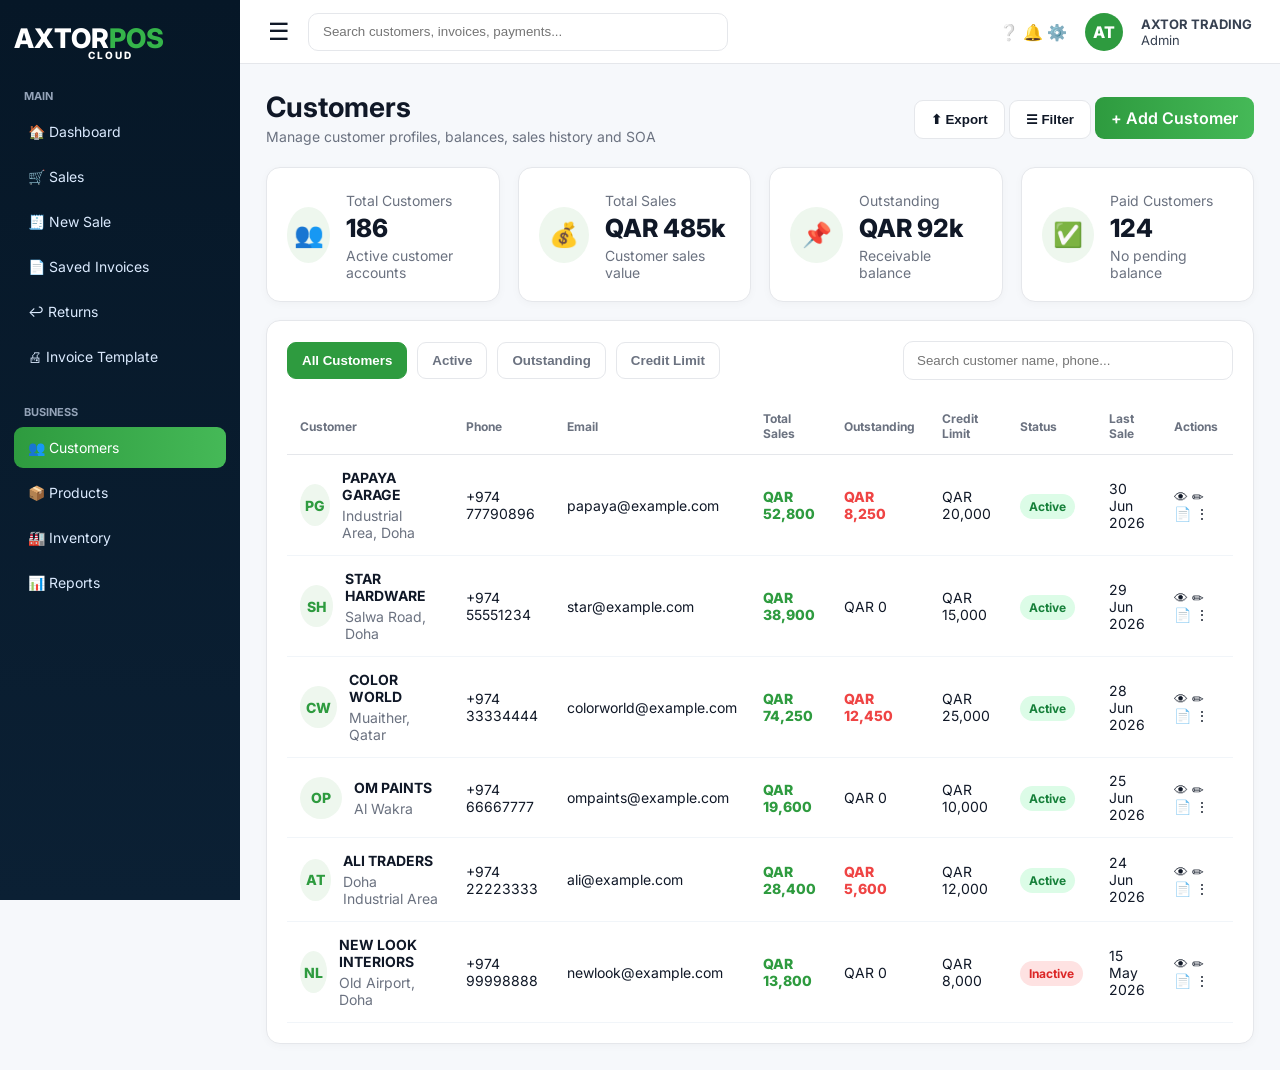
==== customers.html @ 882f528c "customers.html" ====
<!DOCTYPE html>
<html lang="en">
<head>
<meta charset="UTF-8">
<meta name="viewport" content="width=device-width, initial-scale=1.0">
<title>AXTOR POS Cloud — Customers</title>
<link href="https://fonts.googleapis.com/css2?family=Inter:wght@400;500;600;700;800&display=swap" rel="stylesheet">
<style>
:root{
  --nav:#061727;--nav2:#0b2034;--green:#2e9b3f;--bg:#f6f8fb;--card:#fff;
  --text:#101827;--muted:#6b7280;--line:#e5e7eb;--red:#ef4444;--orange:#f59e0b;--blue:#3b82f6;
}
*{box-sizing:border-box;margin:0;padding:0}
body{font-family:Inter,Arial,sans-serif;background:var(--bg);color:var(--text)}
.app{display:flex;min-height:100vh}
.sidebar{width:240px;background:linear-gradient(180deg,var(--nav),var(--nav2));color:white;position:fixed;top:0;bottom:0;left:0;padding:22px 14px}
.logo{font-weight:800;font-size:27px}.logo span{color:#35b44a}.logo small{display:block;font-size:10px;letter-spacing:2px;margin-left:74px;margin-top:-6px}
.nav-title{font-size:11px;color:#94a3b8;font-weight:700;margin:28px 10px 8px;text-transform:uppercase}
.nav-item{padding:12px 14px;border-radius:9px;color:#dbeafe;display:flex;gap:12px;align-items:center;cursor:pointer;margin:4px 0;font-size:14px;text-decoration:none}
.nav-item:hover,.nav-item.active{background:linear-gradient(90deg,var(--green),#45b957);color:white}
.main{margin-left:240px;flex:1}
.topbar{height:64px;background:white;border-bottom:1px solid var(--line);display:flex;align-items:center;gap:18px;padding:0 28px;position:sticky;top:0;z-index:3}
.search{max-width:420px;flex:1}.search input{width:100%;height:38px;border:1px solid var(--line);border-radius:10px;padding:0 14px}
.top-icons{margin-left:auto;display:flex;align-items:center;gap:18px;color:#374151}.avatar{width:38px;height:38px;border-radius:50%;background:var(--green);color:white;display:flex;align-items:center;justify-content:center;font-weight:800}
.user{font-size:13px}.user b{display:block}
.content{padding:26px}
.page-head{display:flex;justify-content:space-between;align-items:center;margin-bottom:22px}
h1{font-size:28px}.sub{color:var(--muted);font-size:14px;margin-top:4px}
.btn{border:none;border-radius:9px;background:white;border:1px solid var(--line);padding:11px 16px;font-weight:600;cursor:pointer;text-decoration:none;color:var(--text);display:inline-block}
.btn.primary{background:linear-gradient(90deg,var(--green),#45b957);color:white;border:0}
.grid{display:grid;gap:18px}.cards4{grid-template-columns:repeat(4,1fr)}
.card{background:white;border:1px solid var(--line);border-radius:14px;padding:20px;box-shadow:0 2px 8px rgba(15,23,42,.03)}
.kpi{display:flex;gap:16px;align-items:center}.kicon{width:56px;height:56px;border-radius:50%;display:flex;align-items:center;justify-content:center;font-size:24px;background:#eef7ee}
.kval{font-size:25px;font-weight:800;margin:4px 0}
.filterbar{display:flex;gap:12px;justify-content:space-between;margin-bottom:18px;align-items:center}
.filterbar input,.filterbar select{border:1px solid var(--line);border-radius:10px;padding:11px 13px;background:white}
.tabs{display:flex;gap:10px;flex-wrap:wrap}
.tab{border:1px solid var(--line);background:white;border-radius:9px;padding:10px 14px;font-weight:700;color:var(--muted)}
.tab.active{background:var(--green);color:white;border-color:var(--green)}
.table{width:100%;border-collapse:collapse;font-size:14px}
.table th{color:#6b7280;text-align:left;font-size:12px;border-bottom:1px solid var(--line);padding:13px}
.table td{border-bottom:1px solid #f1f5f9;padding:14px 13px;vertical-align:middle}
.pill{padding:5px 9px;border-radius:999px;font-size:12px;font-weight:700}
.active-badge{background:#dcfce7;color:#16803a}
.inactive-badge{background:#fee2e2;color:#dc2626}
.customer-cell{display:flex;align-items:center;gap:12px}
.cavatar{width:42px;height:42px;border-radius:50%;background:#eef7ee;color:var(--green);display:flex;align-items:center;justify-content:center;font-weight:800}
.amount-green{color:var(--green);font-weight:800}
.amount-red{color:var(--red);font-weight:800}
@media(max-width:1100px){.cards4{grid-template-columns:repeat(2,1fr)}}
@media(max-width:760px){.sidebar{display:none}.main{margin-left:0}.cards4{grid-template-columns:1fr}.page-head{display:block}.page-head div:last-child{margin-top:15px}.filterbar{display:block}.filterbar input{width:100%;margin-top:12px}.table{font-size:12px}}
</style>
</head>

<body>
<div class="app">

<aside class="sidebar">
  <div class="logo">AXTOR<span>POS</span><small>CLOUD</small></div>

  <div class="nav-title">Main</div>
  <a class="nav-item" href="index.html">🏠 Dashboard</a>
  <a class="nav-item" href="sales.html">🛒 Sales</a>
  <a class="nav-item" href="new-sale.html">🧾 New Sale</a>
  <a class="nav-item" href="saved-invoices.html">📄 Saved Invoices</a>
  <a class="nav-item" href="returns.html">↩️ Returns</a>
  <a class="nav-item" href="invoice.html">🖨 Invoice Template</a>

  <div class="nav-title">Business</div>
  <a class="nav-item active" href="customers.html">👥 Customers</a>
  <a class="nav-item" href="#">📦 Products</a>
  <a class="nav-item" href="#">🏭 Inventory</a>
  <a class="nav-item" href="#">📊 Reports</a>
</aside>

<main class="main">
  <div class="topbar">
    <div style="font-size:24px">☰</div>
    <div class="search"><input placeholder="Search customers, invoices, payments..."></div>
    <div class="top-icons">
      ❔ 🔔 ⚙️
      <div class="avatar">AT</div>
      <div class="user"><b>AXTOR TRADING</b>Admin</div>
    </div>
  </div>

  <div class="content">

    <div class="page-head">
      <div>
        <h1>Customers</h1>
        <p class="sub">Manage customer profiles, balances, sales history and SOA</p>
      </div>
      <div>
        <button class="btn">⬆ Export</button>
        <button class="btn">☰ Filter</button>
        <a class="btn primary" href="add-customer.html">+ Add Customer</a>
      </div>
    </div>

    <div class="grid cards4">
      <div class="card kpi">
        <div class="kicon">👥</div>
        <div>
          <p class="sub">Total Customers</p>
          <div class="kval">186</div>
          <p class="sub">Active customer accounts</p>
        </div>
      </div>

      <div class="card kpi">
        <div class="kicon">💰</div>
        <div>
          <p class="sub">Total Sales</p>
          <div class="kval">QAR 485k</div>
          <p class="sub">Customer sales value</p>
        </div>
      </div>

      <div class="card kpi">
        <div class="kicon">📌</div>
        <div>
          <p class="sub">Outstanding</p>
          <div class="kval">QAR 92k</div>
          <p class="sub">Receivable balance</p>
        </div>
      </div>

      <div class="card kpi">
        <div class="kicon">✅</div>
        <div>
          <p class="sub">Paid Customers</p>
          <div class="kval">124</div>
          <p class="sub">No pending balance</p>
        </div>
      </div>
    </div>

    <div class="card" style="margin-top:18px">
      <div class="filterbar">
        <div class="tabs">
          <button class="tab active">All Customers</button>
          <button class="tab">Active</button>
          <button class="tab">Outstanding</button>
          <button class="tab">Credit Limit</button>
        </div>
        <input style="width:330px" placeholder="Search customer name, phone...">
      </div>

      <table class="table">
        <thead>
          <tr>
            <th>Customer</th>
            <th>Phone</th>
            <th>Email</th>
            <th>Total Sales</th>
            <th>Outstanding</th>
            <th>Credit Limit</th>
            <th>Status</th>
            <th>Last Sale</th>
            <th>Actions</th>
          </tr>
        </thead>

        <tbody>
          <tr>
            <td>
              <div class="customer-cell">
                <div class="cavatar">PG</div>
                <div><b>PAPAYA GARAGE</b><p class="sub">Industrial Area, Doha</p></div>
              </div>
            </td>
            <td>+974 77790896</td>
            <td>papaya@example.com</td>
            <td class="amount-green">QAR 52,800</td>
            <td class="amount-red">QAR 8,250</td>
            <td>QAR 20,000</td>
            <td><span class="pill active-badge">Active</span></td>
            <td>30 Jun 2026</td>
            <td>👁 ✏ 📄 ⋮</td>
          </tr>

          <tr>
            <td>
              <div class="customer-cell">
                <div class="cavatar">SH</div>
                <div><b>STAR HARDWARE</b><p class="sub">Salwa Road, Doha</p></div>
              </div>
            </td>
            <td>+974 55551234</td>
            <td>star@example.com</td>
            <td class="amount-green">QAR 38,900</td>
            <td>QAR 0</td>
            <td>QAR 15,000</td>
            <td><span class="pill active-badge">Active</span></td>
            <td>29 Jun 2026</td>
            <td>👁 ✏ 📄 ⋮</td>
          </tr>

          <tr>
            <td>
              <div class="customer-cell">
                <div class="cavatar">CW</div>
                <div><b>COLOR WORLD</b><p class="sub">Muaither, Qatar</p></div>
              </div>
            </td>
            <td>+974 33334444</td>
            <td>colorworld@example.com</td>
            <td class="amount-green">QAR 74,250</td>
            <td class="amount-red">QAR 12,450</td>
            <td>QAR 25,000</td>
            <td><span class="pill active-badge">Active</span></td>
            <td>28 Jun 2026</td>
            <td>👁 ✏ 📄 ⋮</td>
          </tr>

          <tr>
            <td>
              <div class="customer-cell">
                <div class="cavatar">OP</div>
                <div><b>OM PAINTS</b><p class="sub">Al Wakra</p></div>
              </div>
            </td>
            <td>+974 66667777</td>
            <td>ompaints@example.com</td>
            <td class="amount-green">QAR 19,600</td>
            <td>QAR 0</td>
            <td>QAR 10,000</td>
            <td><span class="pill active-badge">Active</span></td>
            <td>25 Jun 2026</td>
            <td>👁 ✏ 📄 ⋮</td>
          </tr>

          <tr>
            <td>
              <div class="customer-cell">
                <div class="cavatar">AT</div>
                <div><b>ALI TRADERS</b><p class="sub">Doha Industrial Area</p></div>
              </div>
            </td>
            <td>+974 22223333</td>
            <td>ali@example.com</td>
            <td class="amount-green">QAR 28,400</td>
            <td class="amount-red">QAR 5,600</td>
            <td>QAR 12,000</td>
            <td><span class="pill active-badge">Active</span></td>
            <td>24 Jun 2026</td>
            <td>👁 ✏ 📄 ⋮</td>
          </tr>

          <tr>
            <td>
              <div class="customer-cell">
                <div class="cavatar">NL</div>
                <div><b>NEW LOOK INTERIORS</b><p class="sub">Old Airport, Doha</p></div>
              </div>
            </td>
            <td>+974 99998888</td>
            <td>newlook@example.com</td>
            <td class="amount-green">QAR 13,800</td>
            <td>QAR 0</td>
            <td>QAR 8,000</td>
            <td><span class="pill inactive-badge">Inactive</span></td>
            <td>15 May 2026</td>
            <td>👁 ✏ 📄 ⋮</td>
          </tr>
        </tbody>
      </table>
    </div>

  </div>
</main>
</div>

</body>
</html>
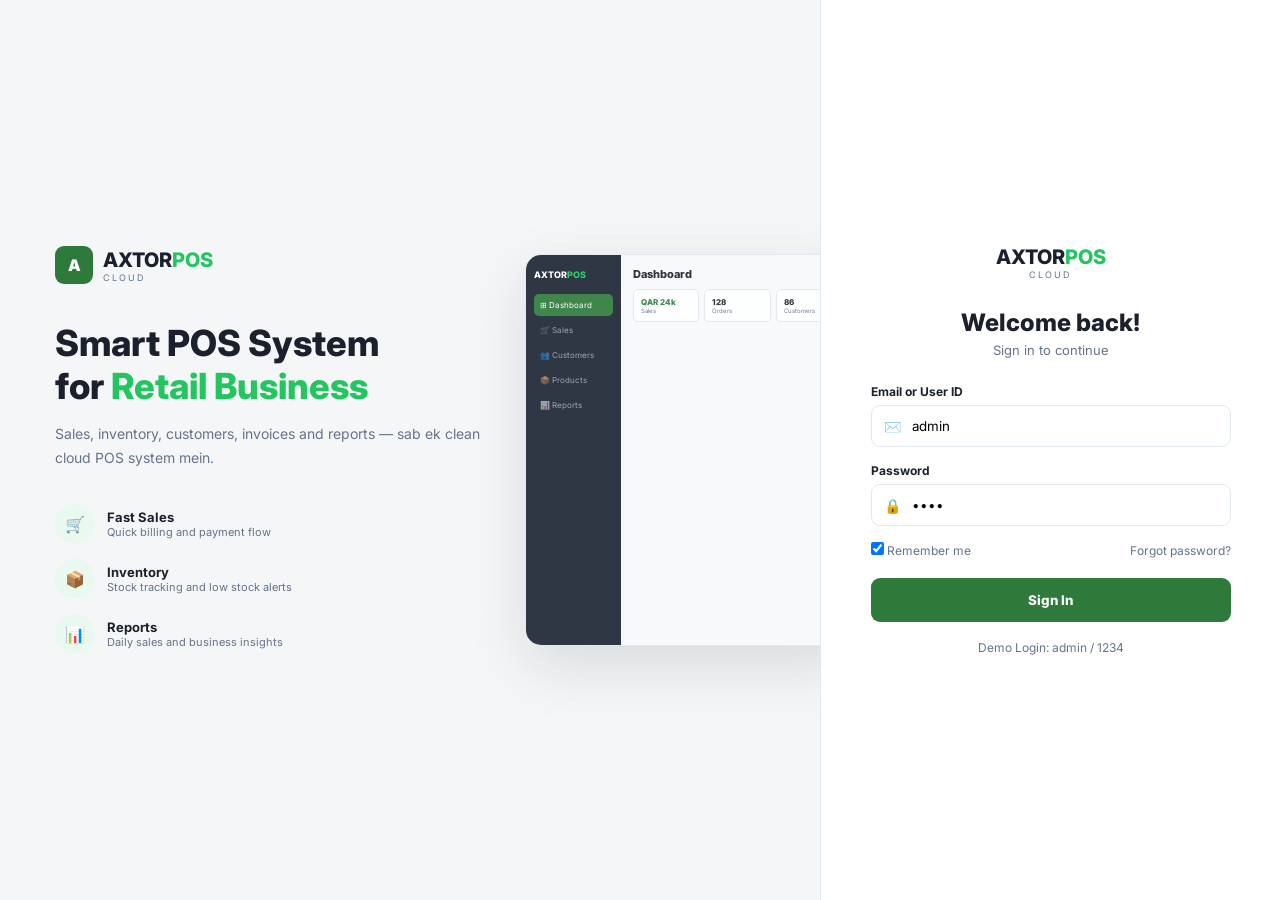
==== commit 7e49f123: "customers.html" ====
--- a/customers.html
+++ b/customers.html
@@ -3,274 +3,697 @@
 <head>
 <meta charset="UTF-8">
 <meta name="viewport" content="width=device-width, initial-scale=1.0">
-<title>AXTOR POS Cloud — Customers</title>
+<title>AXTOR POS Cloud - Customers</title>
 <link href="https://fonts.googleapis.com/css2?family=Inter:wght@400;500;600;700;800&display=swap" rel="stylesheet">
 <style>
-:root{
-  --nav:#061727;--nav2:#0b2034;--green:#2e9b3f;--bg:#f6f8fb;--card:#fff;
-  --text:#101827;--muted:#6b7280;--line:#e5e7eb;--red:#ef4444;--orange:#f59e0b;--blue:#3b82f6;
-}
-*{box-sizing:border-box;margin:0;padding:0}
-body{font-family:Inter,Arial,sans-serif;background:var(--bg);color:var(--text)}
-.app{display:flex;min-height:100vh}
-.sidebar{width:240px;background:linear-gradient(180deg,var(--nav),var(--nav2));color:white;position:fixed;top:0;bottom:0;left:0;padding:22px 14px}
-.logo{font-weight:800;font-size:27px}.logo span{color:#35b44a}.logo small{display:block;font-size:10px;letter-spacing:2px;margin-left:74px;margin-top:-6px}
-.nav-title{font-size:11px;color:#94a3b8;font-weight:700;margin:28px 10px 8px;text-transform:uppercase}
-.nav-item{padding:12px 14px;border-radius:9px;color:#dbeafe;display:flex;gap:12px;align-items:center;cursor:pointer;margin:4px 0;font-size:14px;text-decoration:none}
-.nav-item:hover,.nav-item.active{background:linear-gradient(90deg,var(--green),#45b957);color:white}
-.main{margin-left:240px;flex:1}
-.topbar{height:64px;background:white;border-bottom:1px solid var(--line);display:flex;align-items:center;gap:18px;padding:0 28px;position:sticky;top:0;z-index:3}
-.search{max-width:420px;flex:1}.search input{width:100%;height:38px;border:1px solid var(--line);border-radius:10px;padding:0 14px}
-.top-icons{margin-left:auto;display:flex;align-items:center;gap:18px;color:#374151}.avatar{width:38px;height:38px;border-radius:50%;background:var(--green);color:white;display:flex;align-items:center;justify-content:center;font-weight:800}
-.user{font-size:13px}.user b{display:block}
-.content{padding:26px}
-.page-head{display:flex;justify-content:space-between;align-items:center;margin-bottom:22px}
-h1{font-size:28px}.sub{color:var(--muted);font-size:14px;margin-top:4px}
-.btn{border:none;border-radius:9px;background:white;border:1px solid var(--line);padding:11px 16px;font-weight:600;cursor:pointer;text-decoration:none;color:var(--text);display:inline-block}
-.btn.primary{background:linear-gradient(90deg,var(--green),#45b957);color:white;border:0}
-.grid{display:grid;gap:18px}.cards4{grid-template-columns:repeat(4,1fr)}
-.card{background:white;border:1px solid var(--line);border-radius:14px;padding:20px;box-shadow:0 2px 8px rgba(15,23,42,.03)}
-.kpi{display:flex;gap:16px;align-items:center}.kicon{width:56px;height:56px;border-radius:50%;display:flex;align-items:center;justify-content:center;font-size:24px;background:#eef7ee}
-.kval{font-size:25px;font-weight:800;margin:4px 0}
-.filterbar{display:flex;gap:12px;justify-content:space-between;margin-bottom:18px;align-items:center}
-.filterbar input,.filterbar select{border:1px solid var(--line);border-radius:10px;padding:11px 13px;background:white}
-.tabs{display:flex;gap:10px;flex-wrap:wrap}
-.tab{border:1px solid var(--line);background:white;border-radius:9px;padding:10px 14px;font-weight:700;color:var(--muted)}
-.tab.active{background:var(--green);color:white;border-color:var(--green)}
-.table{width:100%;border-collapse:collapse;font-size:14px}
-.table th{color:#6b7280;text-align:left;font-size:12px;border-bottom:1px solid var(--line);padding:13px}
-.table td{border-bottom:1px solid #f1f5f9;padding:14px 13px;vertical-align:middle}
-.pill{padding:5px 9px;border-radius:999px;font-size:12px;font-weight:700}
-.active-badge{background:#dcfce7;color:#16803a}
-.inactive-badge{background:#fee2e2;color:#dc2626}
-.customer-cell{display:flex;align-items:center;gap:12px}
-.cavatar{width:42px;height:42px;border-radius:50%;background:#eef7ee;color:var(--green);display:flex;align-items:center;justify-content:center;font-weight:800}
-.amount-green{color:var(--green);font-weight:800}
-.amount-red{color:var(--red);font-weight:800}
-@media(max-width:1100px){.cards4{grid-template-columns:repeat(2,1fr)}}
-@media(max-width:760px){.sidebar{display:none}.main{margin-left:0}.cards4{grid-template-columns:1fr}.page-head{display:block}.page-head div:last-child{margin-top:15px}.filterbar{display:block}.filterbar input{width:100%;margin-top:12px}.table{font-size:12px}}
+:root{--sidebar-bg:#1a2332;--sidebar-width:210px;--green:#2d7a3a;--green-light:#3a9e4a;--green-bright:#22c55e;--white:#fff;--bg:#f4f6f8;--border:#e2e8f0;--text:#1a202c;--muted:#64748b;--red:#ef4444;--orange:#f97316;--blue:#3b82f6;--font:'Inter',sans-serif}
+*{margin:0;padding:0;box-sizing:border-box}
+body{background:var(--bg);font-family:var(--font);font-size:14px;color:var(--text)}
+.sidebar{width:var(--sidebar-width);background:var(--sidebar-bg);position:fixed;top:0;left:0;bottom:0;z-index:50;display:flex;flex-direction:column;overflow-y:auto}
+.sidebar-logo{padding:18px 16px 14px;border-bottom:1px solid rgba(255,255,255,.08)}
+.logo-text{font-size:17px;font-weight:800;color:white}.logo-text span{color:var(--green-bright)}
+.logo-sub{font-size:9px;color:rgba(255,255,255,.4);letter-spacing:2px}
+.sidebar-nav{flex:1;padding:12px 10px}
+.nav-section{font-size:9px;font-weight:700;color:rgba(255,255,255,.35);text-transform:uppercase;letter-spacing:1.5px;padding:14px 8px 6px}
+.nav-item{display:flex;align-items:center;gap:10px;padding:9px 10px;border-radius:7px;font-size:13px;color:rgba(255,255,255,.65);text-decoration:none;margin-bottom:1px}
+.nav-item:hover{background:rgba(255,255,255,.07);color:#fff}.nav-item.active{background:var(--green);color:#fff;font-weight:600}
+.nav-icon{font-size:15px;width:18px;text-align:center}.sidebar-footer{padding:12px 10px;border-top:1px solid rgba(255,255,255,.08)}
+.app-main{margin-left:var(--sidebar-width);min-height:100vh}
+.topbar{height:56px;background:var(--white);border-bottom:1px solid var(--border);padding:0 24px;display:flex;align-items:center;gap:12px;position:sticky;top:0;z-index:40}
+.tb-search{flex:1;max-width:480px;position:relative}.tb-search input{width:100%;padding:9px 16px 9px 34px;border:1px solid var(--border);border-radius:8px;font-family:var(--font);font-size:13px;background:#f8fafc;outline:none}
+.tb-search span{position:absolute;left:11px;top:50%;transform:translateY(-50%);color:var(--muted)}
+.topbar-spacer{flex:1}.tb-icon{width:34px;height:34px;border-radius:50%;display:flex;align-items:center;justify-content:center;color:var(--muted)}
+.company-btn{display:flex;align-items:center;gap:8px;padding:5px 10px;border-radius:8px}.company-avatar{width:30px;height:30px;border-radius:50%;background:var(--green);color:#fff;display:flex;align-items:center;justify-content:center;font-size:12px;font-weight:700}
+.company-name{font-size:13px;font-weight:600}.content{padding:24px}
+.page-section{display:none}.page-section.active{display:block}
+.page-header{display:flex;align-items:center;justify-content:space-between;margin-bottom:20px}
+.page-title{font-size:22px;font-weight:700}.header-actions{display:flex;gap:10px;flex-wrap:wrap}
+.btn{display:inline-flex;align-items:center;gap:6px;padding:9px 16px;border-radius:8px;font-family:var(--font);font-size:13px;font-weight:600;cursor:pointer;border:none;text-decoration:none}
+.btn-outline{border:1px solid var(--border);background:#fff;color:var(--muted)}.btn-green{background:var(--green);color:#fff}.btn-green:hover{background:var(--green-light)}
+.btn-red{background:#fef2f2;color:var(--red);border:1px solid #fecaca}.btn-blue{background:#eff6ff;color:var(--blue);border:1px solid #bfdbfe}
+.cards-grid{display:grid;grid-template-columns:repeat(4,1fr);gap:16px;margin-bottom:16px}
+.card{background:#fff;border:1px solid var(--border);border-radius:10px;padding:18px}
+.card-title{font-size:11px;font-weight:700;color:var(--muted);text-transform:uppercase;letter-spacing:.8px;margin-bottom:10px}
+.card-amount{font-size:24px;font-weight:800}
+.table-card{background:#fff;border:1px solid var(--border);border-radius:10px;overflow:hidden}
+.table-toolbar{padding:12px 18px;border-bottom:1px solid var(--border);display:flex;gap:8px;align-items:center;flex-wrap:wrap}
+.filter-input,.select-filter{padding:8px 12px;border:1px solid var(--border);border-radius:7px;font-family:var(--font);font-size:12px;outline:none;background:#fff}
+.filter-input{min-width:260px}.toolbar-right{margin-left:auto;display:flex;gap:6px}
+.table-wrap{overflow-x:auto}.sales-table{width:100%;border-collapse:collapse}
+.sales-table th{font-size:10px;font-weight:700;color:var(--muted);text-transform:uppercase;letter-spacing:.8px;padding:10px 16px;border-bottom:1px solid var(--border);text-align:left;background:#fafbfc;white-space:nowrap}
+.sales-table td{padding:12px 16px;font-size:13px;border-bottom:1px solid #f8fafc;white-space:nowrap}
+.sales-table tr:hover td{background:#fafbfc}
+.status-badge{padding:3px 8px;border-radius:4px;font-size:10px;font-weight:700;display:inline-block}
+.active-badge{background:#f0fdf4;color:var(--green)}.inactive-badge{background:#f8fafc;color:var(--muted);border:1px solid var(--border)}
+.due-badge{background:#fef2f2;color:var(--red)}.advance-badge{background:#eff6ff;color:var(--blue)}.clear-badge{background:#f0fdf4;color:var(--green)}
+.action-icons{display:flex;gap:5px}.action-icon{width:28px;height:28px;border-radius:5px;border:1px solid var(--border);background:#fff;cursor:pointer}
+.form-card{background:#fff;border:1px solid var(--border);border-radius:10px;padding:20px;max-width:1050px}
+.form-title{font-size:16px;font-weight:800;margin-bottom:16px;color:var(--text);padding-bottom:12px;border-bottom:1px solid var(--border)}
+.form-grid{display:grid;grid-template-columns:repeat(3,1fr);gap:16px;margin-bottom:20px}
+.field.full{grid-column:span 3}.field label{display:block;font-size:12px;font-weight:700;color:var(--muted);margin-bottom:6px}
+.field input,.field select,.field textarea{width:100%;padding:10px 12px;border:1px solid var(--border);border-radius:8px;font-family:var(--font);font-size:13px;outline:none;background:#fff}
+.field textarea{min-height:90px;resize:vertical}.field input:focus,.field select:focus,.field textarea:focus{border-color:var(--green-bright)}
+.form-actions{display:flex;justify-content:flex-end;gap:10px;border-top:1px solid var(--border);padding-top:16px}
+.details-grid{display:grid;grid-template-columns:320px 1fr;gap:16px}
+.profile-card{text-align:center}.avatar-big{width:78px;height:78px;border-radius:50%;background:linear-gradient(135deg,var(--green),var(--green-bright));color:white;display:flex;align-items:center;justify-content:center;font-size:26px;font-weight:800;margin:0 auto 12px}
+.detail-row{display:flex;justify-content:space-between;padding:9px 0;border-bottom:1px solid #f8fafc;font-size:13px}.detail-row span{color:var(--muted)}
+.soa-layout{display:grid;grid-template-columns:1fr 320px;gap:16px}.soa-summary{position:sticky;top:72px}
+@media(max-width:1000px){.details-grid,.soa-layout{grid-template-columns:1fr}}
+@media(max-width:900px){.sidebar{position:relative;width:100%;height:auto}.app-main{margin-left:0}.cards-grid,.form-grid{grid-template-columns:1fr}.field.full{grid-column:span 1}.company-name{display:none}}
+@media print{.sidebar,.topbar,.page-header,.no-print{display:none!important}.app-main{margin-left:0}.content{padding:0}}
 </style>
 </head>
-
 <body>
-<div class="app">
+<script>
+if(localStorage.getItem("axtor_logged_in") !== "yes"){window.location.href="login.html";}
+</script>
 
 <aside class="sidebar">
-  <div class="logo">AXTOR<span>POS</span><small>CLOUD</small></div>
-
-  <div class="nav-title">Main</div>
-  <a class="nav-item" href="index.html">🏠 Dashboard</a>
-  <a class="nav-item" href="sales.html">🛒 Sales</a>
-  <a class="nav-item" href="new-sale.html">🧾 New Sale</a>
-  <a class="nav-item" href="saved-invoices.html">📄 Saved Invoices</a>
-  <a class="nav-item" href="returns.html">↩️ Returns</a>
-  <a class="nav-item" href="invoice.html">🖨 Invoice Template</a>
-
-  <div class="nav-title">Business</div>
-  <a class="nav-item active" href="customers.html">👥 Customers</a>
-  <a class="nav-item" href="#">📦 Products</a>
-  <a class="nav-item" href="#">🏭 Inventory</a>
-  <a class="nav-item" href="#">📊 Reports</a>
+  <div class="sidebar-logo">
+    <div class="logo-text">AXTOR<span>POS</span></div>
+    <div class="logo-sub">CLOUD</div>
+  </div>
+
+  <nav class="sidebar-nav">
+    <a class="nav-item" href="index.html"><span class="nav-icon">⊞</span> Dashboard</a>
+
+    <div class="nav-section">Sales</div>
+    <a class="nav-item" href="sales.html"><span class="nav-icon">🛒</span> Sales</a>
+    <a class="nav-item" href="sales.html#new-sale"><span class="nav-icon">➕</span> New Sale</a>
+    <a class="nav-item" href="sales.html#saved-invoices"><span class="nav-icon">📄</span> Invoices</a>
+    <a class="nav-item" href="sales.html#returns"><span class="nav-icon">↩️</span> Returns</a>
+
+    <div class="nav-section">Customers</div>
+    <a class="nav-item active" href="customers.html"><span class="nav-icon">👥</span> Customers</a>
+    <a class="nav-item" href="customers.html#add-customer"><span class="nav-icon">➕</span> Add Customer</a>
+
+    <div class="nav-section">Products</div>
+    <a class="nav-item" href="products.html"><span class="nav-icon">🛍️</span> Products</a>
+    <a class="nav-item" href="products.html#add-product"><span class="nav-icon">📦</span> Add Product</a>
+
+    <div class="nav-section">System</div>
+    <a class="nav-item" href="settings.html"><span class="nav-icon">⚙️</span> Settings</a>
+  </nav>
+
+  <div class="sidebar-footer">
+    <a class="nav-item" href="#" onclick="logout()"><span class="nav-icon">🚪</span> Logout</a>
+  </div>
 </aside>
 
-<main class="main">
+<main class="app-main">
   <div class="topbar">
-    <div style="font-size:24px">☰</div>
-    <div class="search"><input placeholder="Search customers, invoices, payments..."></div>
-    <div class="top-icons">
-      ❔ 🔔 ⚙️
-      <div class="avatar">AT</div>
-      <div class="user"><b>AXTOR TRADING</b>Admin</div>
-    </div>
+    <div>☰</div>
+    <div class="tb-search"><span>🔍</span><input placeholder="Search customers..."></div>
+    <div class="topbar-spacer"></div>
+    <div class="tb-icon">❓</div>
+    <div class="tb-icon">🔔</div>
+    <div class="company-btn"><div class="company-avatar">AX</div><div class="company-name">AXTOR Trading</div></div>
   </div>
 
   <div class="content">
 
-    <div class="page-head">
-      <div>
-        <h1>Customers</h1>
-        <p class="sub">Manage customer profiles, balances, sales history and SOA</p>
-      </div>
-      <div>
-        <button class="btn">⬆ Export</button>
-        <button class="btn">☰ Filter</button>
-        <a class="btn primary" href="add-customer.html">+ Add Customer</a>
-      </div>
-    </div>
-
-    <div class="grid cards4">
-      <div class="card kpi">
-        <div class="kicon">👥</div>
-        <div>
-          <p class="sub">Total Customers</p>
-          <div class="kval">186</div>
-          <p class="sub">Active customer accounts</p>
-        </div>
-      </div>
-
-      <div class="card kpi">
-        <div class="kicon">💰</div>
-        <div>
-          <p class="sub">Total Sales</p>
-          <div class="kval">QAR 485k</div>
-          <p class="sub">Customer sales value</p>
-        </div>
-      </div>
-
-      <div class="card kpi">
-        <div class="kicon">📌</div>
-        <div>
-          <p class="sub">Outstanding</p>
-          <div class="kval">QAR 92k</div>
-          <p class="sub">Receivable balance</p>
-        </div>
-      </div>
-
-      <div class="card kpi">
-        <div class="kicon">✅</div>
-        <div>
-          <p class="sub">Paid Customers</p>
-          <div class="kval">124</div>
-          <p class="sub">No pending balance</p>
-        </div>
-      </div>
-    </div>
-
-    <div class="card" style="margin-top:18px">
-      <div class="filterbar">
-        <div class="tabs">
-          <button class="tab active">All Customers</button>
-          <button class="tab">Active</button>
-          <button class="tab">Outstanding</button>
-          <button class="tab">Credit Limit</button>
-        </div>
-        <input style="width:330px" placeholder="Search customer name, phone...">
-      </div>
-
-      <table class="table">
-        <thead>
-          <tr>
-            <th>Customer</th>
-            <th>Phone</th>
-            <th>Email</th>
-            <th>Total Sales</th>
-            <th>Outstanding</th>
-            <th>Credit Limit</th>
-            <th>Status</th>
-            <th>Last Sale</th>
-            <th>Actions</th>
-          </tr>
-        </thead>
-
-        <tbody>
-          <tr>
-            <td>
-              <div class="customer-cell">
-                <div class="cavatar">PG</div>
-                <div><b>PAPAYA GARAGE</b><p class="sub">Industrial Area, Doha</p></div>
-              </div>
-            </td>
-            <td>+974 77790896</td>
-            <td>papaya@example.com</td>
-            <td class="amount-green">QAR 52,800</td>
-            <td class="amount-red">QAR 8,250</td>
-            <td>QAR 20,000</td>
-            <td><span class="pill active-badge">Active</span></td>
-            <td>30 Jun 2026</td>
-            <td>👁 ✏ 📄 ⋮</td>
-          </tr>
-
-          <tr>
-            <td>
-              <div class="customer-cell">
-                <div class="cavatar">SH</div>
-                <div><b>STAR HARDWARE</b><p class="sub">Salwa Road, Doha</p></div>
-              </div>
-            </td>
-            <td>+974 55551234</td>
-            <td>star@example.com</td>
-            <td class="amount-green">QAR 38,900</td>
-            <td>QAR 0</td>
-            <td>QAR 15,000</td>
-            <td><span class="pill active-badge">Active</span></td>
-            <td>29 Jun 2026</td>
-            <td>👁 ✏ 📄 ⋮</td>
-          </tr>
-
-          <tr>
-            <td>
-              <div class="customer-cell">
-                <div class="cavatar">CW</div>
-                <div><b>COLOR WORLD</b><p class="sub">Muaither, Qatar</p></div>
-              </div>
-            </td>
-            <td>+974 33334444</td>
-            <td>colorworld@example.com</td>
-            <td class="amount-green">QAR 74,250</td>
-            <td class="amount-red">QAR 12,450</td>
-            <td>QAR 25,000</td>
-            <td><span class="pill active-badge">Active</span></td>
-            <td>28 Jun 2026</td>
-            <td>👁 ✏ 📄 ⋮</td>
-          </tr>
-
-          <tr>
-            <td>
-              <div class="customer-cell">
-                <div class="cavatar">OP</div>
-                <div><b>OM PAINTS</b><p class="sub">Al Wakra</p></div>
-              </div>
-            </td>
-            <td>+974 66667777</td>
-            <td>ompaints@example.com</td>
-            <td class="amount-green">QAR 19,600</td>
-            <td>QAR 0</td>
-            <td>QAR 10,000</td>
-            <td><span class="pill active-badge">Active</span></td>
-            <td>25 Jun 2026</td>
-            <td>👁 ✏ 📄 ⋮</td>
-          </tr>
-
-          <tr>
-            <td>
-              <div class="customer-cell">
-                <div class="cavatar">AT</div>
-                <div><b>ALI TRADERS</b><p class="sub">Doha Industrial Area</p></div>
-              </div>
-            </td>
-            <td>+974 22223333</td>
-            <td>ali@example.com</td>
-            <td class="amount-green">QAR 28,400</td>
-            <td class="amount-red">QAR 5,600</td>
-            <td>QAR 12,000</td>
-            <td><span class="pill active-badge">Active</span></td>
-            <td>24 Jun 2026</td>
-            <td>👁 ✏ 📄 ⋮</td>
-          </tr>
-
-          <tr>
-            <td>
-              <div class="customer-cell">
-                <div class="cavatar">NL</div>
-                <div><b>NEW LOOK INTERIORS</b><p class="sub">Old Airport, Doha</p></div>
-              </div>
-            </td>
-            <td>+974 99998888</td>
-            <td>newlook@example.com</td>
-            <td class="amount-green">QAR 13,800</td>
-            <td>QAR 0</td>
-            <td>QAR 8,000</td>
-            <td><span class="pill inactive-badge">Inactive</span></td>
-            <td>15 May 2026</td>
-            <td>👁 ✏ 📄 ⋮</td>
-          </tr>
-        </tbody>
-      </table>
-    </div>
+    <section id="listSection" class="page-section active">
+      <div class="page-header">
+        <div class="page-title">Customers</div>
+        <div class="header-actions">
+          <button class="btn btn-outline" onclick="resetCustomers()">Reset Demo</button>
+          <a class="btn btn-green" href="#add-customer" onclick="showSection('add-customer')">+ Add Customer</a>
+        </div>
+      </div>
+
+      <div class="cards-grid">
+        <div class="card"><div class="card-title">Total Customers</div><div class="card-amount" id="totalCustomers">0</div></div>
+        <div class="card"><div class="card-title">Active Customers</div><div class="card-amount" id="activeCustomers">0</div></div>
+        <div class="card"><div class="card-title">Receivable</div><div class="card-amount" id="totalReceivable">QAR 0</div></div>
+        <div class="card"><div class="card-title">Advance</div><div class="card-amount" id="totalAdvance">QAR 0</div></div>
+      </div>
+
+      <div class="table-card">
+        <div class="table-toolbar">
+          <input class="filter-input" id="customerSearch" placeholder="Search name, phone, email..." onkeyup="renderCustomers()">
+          <select class="select-filter" id="statusFilter" onchange="renderCustomers()">
+            <option value="">All Status</option>
+            <option>Active</option>
+            <option>Inactive</option>
+          </select>
+          <select class="select-filter" id="balanceFilter" onchange="renderCustomers()">
+            <option value="">All Balances</option>
+            <option value="due">Due</option>
+            <option value="advance">Advance</option>
+            <option value="clear">Clear</option>
+          </select>
+          <div class="toolbar-right">
+            <button class="btn btn-outline" onclick="clearFilters()">Clear</button>
+          </div>
+        </div>
+
+        <div class="table-wrap">
+          <table class="sales-table">
+            <thead>
+              <tr>
+                <th>Customer</th>
+                <th>Phone</th>
+                <th>Email</th>
+                <th>Type</th>
+                <th>Credit Limit</th>
+                <th>Balance</th>
+                <th>Status</th>
+                <th>Actions</th>
+              </tr>
+            </thead>
+            <tbody id="customerBody"></tbody>
+          </table>
+        </div>
+      </div>
+    </section>
+
+    <section id="formSection" class="page-section">
+      <div class="page-header">
+        <div class="page-title" id="formTitle">Add Customer</div>
+        <div class="header-actions">
+          <a class="btn btn-outline" href="customers.html" onclick="showSection('list')">Back to Customers</a>
+        </div>
+      </div>
+
+      <div class="form-card">
+        <form id="customerForm">
+          <div class="form-title">Customer Information</div>
+
+          <div class="form-grid">
+            <div class="field"><label>Customer Name *</label><input id="name" required></div>
+            <div class="field"><label>Phone *</label><input id="phone" required></div>
+            <div class="field"><label>Email</label><input id="email" type="email"></div>
+
+            <div class="field">
+              <label>Customer Type</label>
+              <select id="type">
+                <option>Retail</option>
+                <option>Wholesale</option>
+                <option>Credit</option>
+                <option>Corporate</option>
+              </select>
+            </div>
+
+            <div class="field"><label>Company Name</label><input id="company"></div>
+            <div class="field"><label>Tax / CR No</label><input id="taxNo"></div>
+
+            <div class="field"><label>Opening Balance</label><input id="openingBalance" type="number" value="0" step="0.01"></div>
+            <div class="field"><label>Credit Limit</label><input id="creditLimit" type="number" value="0" step="0.01"></div>
+            <div class="field">
+              <label>Status</label>
+              <select id="status">
+                <option>Active</option>
+                <option>Inactive</option>
+              </select>
+            </div>
+
+            <div class="field full"><label>Address</label><textarea id="address"></textarea></div>
+            <div class="field full"><label>Notes</label><textarea id="notes"></textarea></div>
+          </div>
+
+          <div class="form-actions">
+            <button type="button" class="btn btn-outline" onclick="clearForm()">Clear</button>
+            <button type="submit" class="btn btn-green">Save Customer</button>
+          </div>
+        </form>
+      </div>
+    </section>
+
+    <section id="detailsSection" class="page-section">
+      <div class="page-header">
+        <div class="page-title">Customer Details</div>
+        <div class="header-actions">
+          <button class="btn btn-blue" onclick="showSection('soa')">Customer SOA</button>
+          <button class="btn btn-outline" onclick="editCurrentCustomer()">Edit</button>
+          <a class="btn btn-outline" href="customers.html" onclick="showSection('list')">Back</a>
+        </div>
+      </div>
+
+      <div class="details-grid">
+        <div class="card profile-card">
+          <div class="avatar-big" id="detailAvatar">C</div>
+          <h2 id="detailName">Customer Name</h2>
+          <p style="color:var(--muted);margin-top:4px" id="detailType">Retail</p>
+          <div style="margin-top:12px" id="detailStatus"></div>
+        </div>
+
+        <div class="card">
+          <div class="card-title">Customer Profile</div>
+          <div id="detailInfo"></div>
+        </div>
+      </div>
+
+      <div class="cards-grid" style="margin-top:16px">
+        <div class="card"><div class="card-title">Opening Balance</div><div class="card-amount" id="detailOpening">QAR 0</div></div>
+        <div class="card"><div class="card-title">Invoice Total</div><div class="card-amount" id="detailInvoiceTotal">QAR 0</div></div>
+        <div class="card"><div class="card-title">Payments</div><div class="card-amount" id="detailPayments">QAR 0</div></div>
+        <div class="card"><div class="card-title">Current Balance</div><div class="card-amount" id="detailBalance">QAR 0</div></div>
+      </div>
+    </section>
+
+    <section id="soaSection" class="page-section">
+      <div class="page-header no-print">
+        <div class="page-title">Customer SOA</div>
+        <div class="header-actions">
+          <button class="btn btn-outline" onclick="window.print()">Print</button>
+          <button class="btn btn-green" onclick="addPaymentForCurrent()">Add Payment</button>
+          <a class="btn btn-outline" href="#details" onclick="showSection('details')">Back</a>
+        </div>
+      </div>
+
+      <div class="soa-layout">
+        <div class="table-card">
+          <div class="table-toolbar">
+            <strong id="soaCustomerName">Customer Name</strong>
+          </div>
+          <div class="table-wrap">
+            <table class="sales-table">
+              <thead>
+                <tr>
+                  <th>Date</th>
+                  <th>Ref</th>
+                  <th>Description</th>
+                  <th>Debit</th>
+                  <th>Credit</th>
+                  <th>Balance</th>
+                </tr>
+              </thead>
+              <tbody id="soaBody"></tbody>
+            </table>
+          </div>
+        </div>
+
+        <div class="card soa-summary">
+          <div class="card-title">SOA Summary</div>
+          <div class="detail-row"><span>Opening Balance</span><strong id="soaOpening">QAR 0</strong></div>
+          <div class="detail-row"><span>Total Debit</span><strong id="soaDebit">QAR 0</strong></div>
+          <div class="detail-row"><span>Total Credit</span><strong id="soaCredit">QAR 0</strong></div>
+          <div class="detail-row"><span>Final Balance</span><strong id="soaFinal">QAR 0</strong></div>
+        </div>
+      </div>
+    </section>
 
   </div>
 </main>
-</div>
-
+
+<script>
+const demoCustomers=[
+  {id:1,name:"Walk-in Customer",phone:"00000000",email:"",type:"Retail",company:"",taxNo:"",openingBalance:0,creditLimit:0,status:"Active",address:"",notes:"Default cash customer"},
+  {id:2,name:"Ahmed Paint Shop",phone:"77790896",email:"sales@example.com",type:"Wholesale",company:"Ahmed Paint Shop",taxNo:"CR-001",openingBalance:2500,creditLimit:10000,status:"Active",address:"Industrial Area, Doha",notes:"Regular customer"},
+  {id:3,name:"Qatar Auto Garage",phone:"55551234",email:"garage@example.com",type:"Credit",company:"Qatar Auto Garage",taxNo:"CR-002",openingBalance:-500,creditLimit:5000,status:"Active",address:"Doha, Qatar",notes:"Advance customer"}
+];
+
+let editingId=null;
+let currentCustomerId=null;
+
+function logout(){
+  localStorage.removeItem("axtor_logged_in");
+  window.location.href="login.html";
+}
+
+function getCustomers(){
+  let data=localStorage.getItem("customers");
+  if(!data){
+    localStorage.setItem("customers",JSON.stringify(demoCustomers));
+    return demoCustomers;
+  }
+  return JSON.parse(data);
+}
+
+function saveCustomers(customers){
+  localStorage.setItem("customers",JSON.stringify(customers));
+}
+
+function getInvoices(){
+  return JSON.parse(localStorage.getItem("axtor_invoices") || "[]");
+}
+
+function getPayments(){
+  return JSON.parse(localStorage.getItem("axtor_customer_payments") || "[]");
+}
+
+function savePayments(payments){
+  localStorage.setItem("axtor_customer_payments",JSON.stringify(payments));
+}
+
+function money(v){
+  return "QAR " + Number(v || 0).toFixed(2);
+}
+
+function initials(name){
+  return (name || "C").split(" ").map(x=>x[0]).join("").substring(0,2).toUpperCase();
+}
+
+function customerInvoices(customerName){
+  return getInvoices().filter(i => (i.customer || "").toLowerCase() === (customerName || "").toLowerCase());
+}
+
+function customerPayments(customerName){
+  return getPayments().filter(p => (p.customer || "").toLowerCase() === (customerName || "").toLowerCase());
+}
+
+function calcBalance(c){
+  const invTotal = customerInvoices(c.name).filter(i=>i.status!=="Returned").reduce((a,i)=>a+Number(i.total||0),0);
+  const payTotal = customerPayments(c.name).reduce((a,p)=>a+Number(p.amount||0),0);
+  return Number(c.openingBalance||0) + invTotal - payTotal;
+}
+
+function balanceBadge(balance){
+  if(balance > 0) return `<span class="status-badge due-badge">Due</span>`;
+  if(balance < 0) return `<span class="status-badge advance-badge">Advance</span>`;
+  return `<span class="status-badge clear-badge">Clear</span>`;
+}
+
+function renderCustomers(){
+  const q=document.getElementById("customerSearch").value.toLowerCase();
+  const st=document.getElementById("statusFilter").value;
+  const bf=document.getElementById("balanceFilter").value;
+
+  const customers=getCustomers();
+
+  const filtered=customers.filter(c=>{
+    const bal=calcBalance(c);
+    const text=(c.name+" "+c.phone+" "+c.email+" "+c.company).toLowerCase();
+    const matchSearch=text.includes(q);
+    const matchStatus=!st || c.status===st;
+    const matchBal=!bf || (bf==="due" && bal>0) || (bf==="advance" && bal<0) || (bf==="clear" && bal===0);
+    return matchSearch && matchStatus && matchBal;
+  });
+
+  document.getElementById("customerBody").innerHTML=filtered.map(c=>{
+    const bal=calcBalance(c);
+    return `
+    <tr>
+      <td><strong>${c.name}</strong><br><small style="color:var(--muted)">${c.company || c.type}</small></td>
+      <td>${c.phone}</td>
+      <td>${c.email || "-"}</td>
+      <td>${c.type}</td>
+      <td>${money(c.creditLimit)}</td>
+      <td><strong>${money(bal)}</strong><br>${balanceBadge(bal)}</td>
+      <td><span class="status-badge ${c.status==="Active"?"active-badge":"inactive-badge"}">${c.status}</span></td>
+      <td>
+        <div class="action-icons">
+          <button class="action-icon" onclick="viewCustomer(${c.id})">👁️</button>
+          <button class="action-icon" onclick="editCustomer(${c.id})">✏️</button>
+          <button class="action-icon" onclick="deleteCustomer(${c.id})">🗑️</button>
+        </div>
+      </td>
+    </tr>`;
+  }).join("") || `<tr><td colspan="8" style="text-align:center;color:var(--muted)">No customers found</td></tr>`;
+
+  updateStats(customers);
+}
+
+function updateStats(customers){
+  const balances=customers.map(c=>calcBalance(c));
+  const receivable=balances.filter(b=>b>0).reduce((a,b)=>a+b,0);
+  const advance=balances.filter(b=>b<0).reduce((a,b)=>a+Math.abs(b),0);
+
+  document.getElementById("totalCustomers").textContent=customers.length;
+  document.getElementById("activeCustomers").textContent=customers.filter(c=>c.status==="Active").length;
+  document.getElementById("totalReceivable").textContent=money(receivable);
+  document.getElementById("totalAdvance").textContent=money(advance);
+}
+
+function showSection(section){
+  document.querySelectorAll(".page-section").forEach(s=>s.classList.remove("active"));
+
+  if(section==="add-customer"){
+    editingId=null;
+    clearForm();
+    document.getElementById("formTitle").textContent="Add Customer";
+    document.getElementById("formSection").classList.add("active");
+    location.hash="add-customer";
+  }else if(section==="details"){
+    document.getElementById("detailsSection").classList.add("active");
+    renderDetails();
+    location.hash="details";
+  }else if(section==="soa"){
+    document.getElementById("soaSection").classList.add("active");
+    renderSOA();
+    location.hash="customer-soa";
+  }else{
+    document.getElementById("listSection").classList.add("active");
+    renderCustomers();
+    location.hash="";
+  }
+}
+
+function viewCustomer(id){
+  currentCustomerId=id;
+  showSection("details");
+}
+
+function getCurrentCustomer(){
+  return getCustomers().find(c=>String(c.id)===String(currentCustomerId));
+}
+
+function renderDetails(){
+  const c=getCurrentCustomer();
+  if(!c){
+    showSection("list");
+    return;
+  }
+
+  const invTotal=customerInvoices(c.name).filter(i=>i.status!=="Returned").reduce((a,i)=>a+Number(i.total||0),0);
+  const payTotal=customerPayments(c.name).reduce((a,p)=>a+Number(p.amount||0),0);
+  const bal=calcBalance(c);
+
+  document.getElementById("detailAvatar").textContent=initials(c.name);
+  document.getElementById("detailName").textContent=c.name;
+  document.getElementById("detailType").textContent=c.type;
+  document.getElementById("detailStatus").innerHTML=`<span class="status-badge ${c.status==="Active"?"active-badge":"inactive-badge"}">${c.status}</span>`;
+
+  document.getElementById("detailInfo").innerHTML=`
+    <div class="detail-row"><span>Phone</span><strong>${c.phone}</strong></div>
+    <div class="detail-row"><span>Email</span><strong>${c.email || "-"}</strong></div>
+    <div class="detail-row"><span>Company</span><strong>${c.company || "-"}</strong></div>
+    <div class="detail-row"><span>Tax / CR No</span><strong>${c.taxNo || "-"}</strong></div>
+    <div class="detail-row"><span>Credit Limit</span><strong>${money(c.creditLimit)}</strong></div>
+    <div class="detail-row"><span>Address</span><strong>${c.address || "-"}</strong></div>
+    <div class="detail-row"><span>Notes</span><strong>${c.notes || "-"}</strong></div>
+  `;
+
+  document.getElementById("detailOpening").textContent=money(c.openingBalance);
+  document.getElementById("detailInvoiceTotal").textContent=money(invTotal);
+  document.getElementById("detailPayments").textContent=money(payTotal);
+  document.getElementById("detailBalance").textContent=money(bal);
+}
+
+function editCurrentCustomer(){
+  const c=getCurrentCustomer();
+  if(c) editCustomer(c.id);
+}
+
+function editCustomer(id){
+  const c=getCustomers().find(x=>String(x.id)===String(id));
+  if(!c) return;
+
+  editingId=id;
+  currentCustomerId=id;
+  document.getElementById("formTitle").textContent="Edit Customer";
+
+  ["name","phone","email","type","company","taxNo","openingBalance","creditLimit","status","address","notes"].forEach(k=>{
+    document.getElementById(k).value=c[k] ?? "";
+  });
+
+  document.querySelectorAll(".page-section").forEach(s=>s.classList.remove("active"));
+  document.getElementById("formSection").classList.add("active");
+  location.hash="edit-customer";
+}
+
+function deleteCustomer(id){
+  if(!confirm("Delete this customer?")) return;
+
+  const customers=getCustomers().filter(c=>String(c.id)!==String(id));
+  saveCustomers(customers);
+  renderCustomers();
+}
+
+function clearForm(){
+  document.getElementById("customerForm").reset();
+  document.getElementById("openingBalance").value=0;
+  document.getElementById("creditLimit").value=0;
+  document.getElementById("status").value="Active";
+}
+
+document.getElementById("customerForm").addEventListener("submit",function(e){
+  e.preventDefault();
+
+  let customers=getCustomers();
+
+  const customer={
+    id: editingId ? Number(editingId) : Date.now(),
+    name:name.value.trim(),
+    phone:phone.value.trim(),
+    email:email.value.trim(),
+    type:type.value,
+    company:company.value.trim(),
+    taxNo:taxNo.value.trim(),
+    openingBalance:Number(openingBalance.value||0),
+    creditLimit:Number(creditLimit.value||0),
+    status:status.value,
+    address:address.value.trim(),
+    notes:notes.value.trim()
+  };
+
+  const duplicatePhone=customers.some(c=>c.phone===customer.phone && String(c.id)!==String(customer.id));
+  if(duplicatePhone){
+    alert("This phone number already exists.");
+    return;
+  }
+
+  if(editingId){
+    customers=customers.map(c=>String(c.id)===String(editingId)?customer:c);
+  }else{
+    customers.push(customer);
+  }
+
+  saveCustomers(customers);
+  alert("Customer saved successfully.");
+
+  currentCustomerId=customer.id;
+  editingId=null;
+  showSection("details");
+});
+
+function clearFilters(){
+  customerSearch.value="";
+  statusFilter.value="";
+  balanceFilter.value="";
+  renderCustomers();
+}
+
+function resetCustomers(){
+  if(confirm("Reset demo customers?")){
+    saveCustomers(demoCustomers);
+    renderCustomers();
+  }
+}
+
+function renderSOA(){
+  const c=getCurrentCustomer();
+  if(!c){
+    showSection("list");
+    return;
+  }
+
+  document.getElementById("soaCustomerName").textContent=c.name;
+
+  let rows=[];
+  let running=0;
+
+  if(Number(c.openingBalance||0)!==0){
+    running += Number(c.openingBalance||0);
+    rows.push({
+      date:"Opening",
+      ref:"OPENING",
+      desc:"Opening Balance",
+      debit:Number(c.openingBalance)>0 ? Number(c.openingBalance) : 0,
+      credit:Number(c.openingBalance)<0 ? Math.abs(Number(c.openingBalance)) : 0,
+      balance:running
+    });
+  }
+
+  customerInvoices(c.name).filter(i=>i.status!=="Returned").forEach(i=>{
+    running += Number(i.total||0);
+    rows.push({
+      date:i.date,
+      ref:i.no,
+      desc:"Sales Invoice",
+      debit:Number(i.total||0),
+      credit:0,
+      balance:running
+    });
+  });
+
+  customerPayments(c.name).forEach(p=>{
+    running -= Number(p.amount||0);
+    rows.push({
+      date:p.date,
+      ref:p.ref,
+      desc:p.note || "Customer Payment",
+      debit:0,
+      credit:Number(p.amount||0),
+      balance:running
+    });
+  });
+
+  rows.sort((a,b)=>{
+    if(a.date==="Opening") return -1;
+    if(b.date==="Opening") return 1;
+    return new Date(a.date) - new Date(b.date);
+  });
+
+  running=0;
+  rows=rows.map(r=>{
+    running += Number(r.debit||0) - Number(r.credit||0);
+    return {...r,balance:running};
+  });
+
+  document.getElementById("soaBody").innerHTML=rows.map(r=>`
+    <tr>
+      <td>${r.date}</td>
+      <td>${r.ref}</td>
+      <td>${r.desc}</td>
+      <td>${r.debit ? money(r.debit) : "-"}</td>
+      <td>${r.credit ? money(r.credit) : "-"}</td>
+      <td><strong>${money(r.balance)}</strong></td>
+    </tr>
+  `).join("") || `<tr><td colspan="6" style="text-align:center;color:var(--muted)">No SOA transactions found</td></tr>`;
+
+  const totalDebit=rows.reduce((a,r)=>a+Number(r.debit||0),0);
+  const totalCredit=rows.reduce((a,r)=>a+Number(r.credit||0),0);
+  const finalBalance=totalDebit-totalCredit;
+
+  document.getElementById("soaOpening").textContent=money(c.openingBalance);
+  document.getElementById("soaDebit").textContent=money(totalDebit);
+  document.getElementById("soaCredit").textContent=money(totalCredit);
+  document.getElementById("soaFinal").textContent=money(finalBalance);
+}
+
+function addPaymentForCurrent(){
+  const c=getCurrentCustomer();
+  if(!c) return;
+
+  const amount=Number(prompt("Enter payment amount QAR:") || 0);
+  if(amount<=0){
+    alert("Invalid amount.");
+    return;
+  }
+
+  const payments=getPayments();
+  payments.push({
+    id:Date.now(),
+    date:new Date().toISOString().slice(0,10),
+    ref:"PAY-"+String(Date.now()).slice(-5),
+    customer:c.name,
+    amount:amount,
+    note:"Customer Payment"
+  });
+
+  savePayments(payments);
+  renderSOA();
+  alert("Payment added.");
+}
+
+window.addEventListener("hashchange",route);
+
+function route(){
+  const h=location.hash.replace("#","");
+  if(h==="add-customer"){
+    showSection("add-customer");
+  }else if(h==="customer-soa"){
+    showSection("soa");
+  }else if(h==="details"){
+    showSection("details");
+  }else{
+    showSection("list");
+  }
+}
+
+route();
+renderCustomers();
+</script>
 </body>
 </html>
